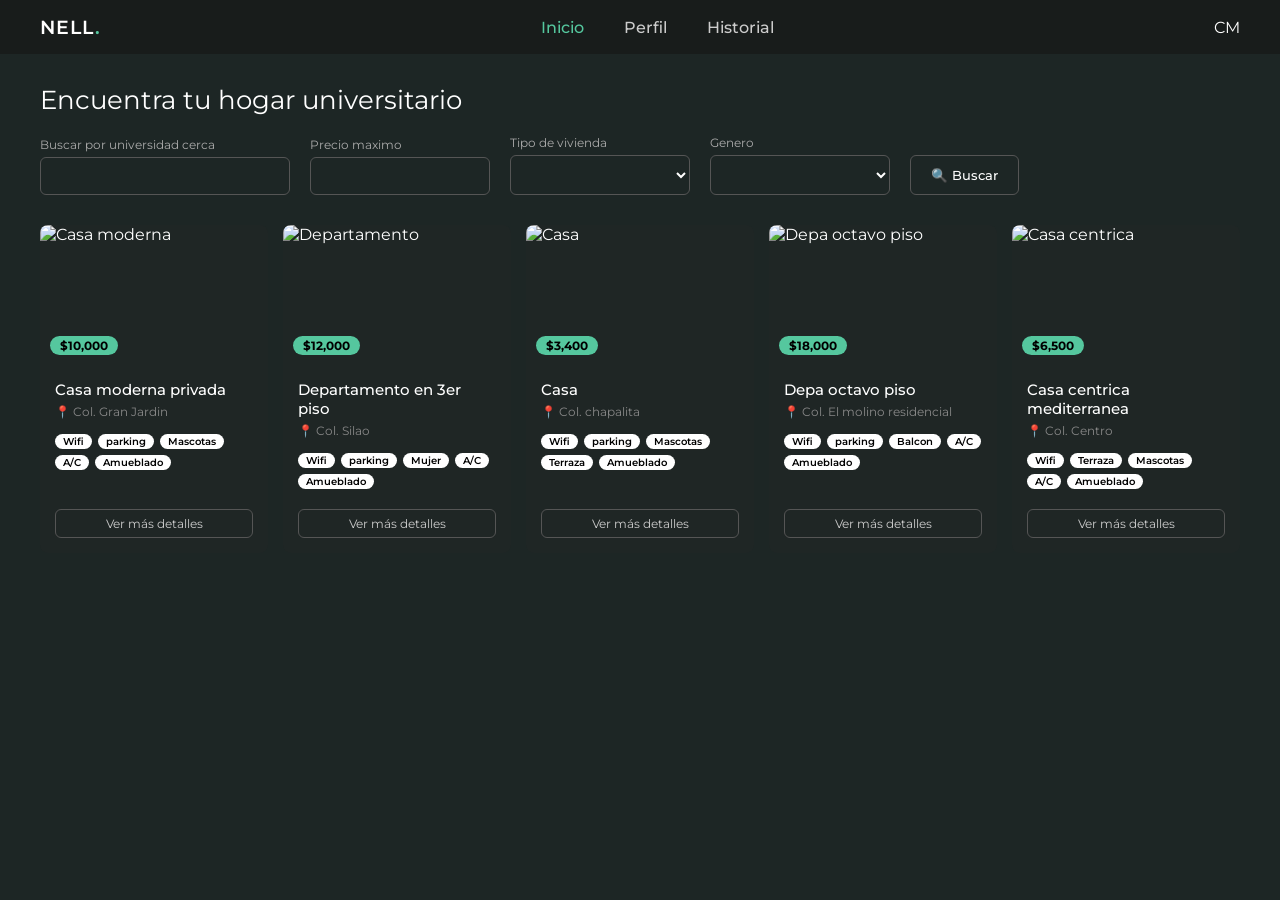
==== html/index.html @ 8f09dcf6 "Pagina incio con link a inicio estudiantes  y primer fase de el inicio de estudiante" ====
<!DOCTYPE html>
<html lang="es">
<head>
    <meta charset="UTF-8">
    <meta http-equiv="X-UA-Compatible" content="IE=edge">
    <meta name="viewport" content="width=device-width, initial-scale=1.0">
    <link rel="stylesheet" href="../css/estilos.css">
    <title>NELL - Inicio Estudiante</title>
</head>
<body>

    <!-- 1. Barra de Navegación con el menú y el perfil CM -->
    <nav id="menuPrincipal">
        <div class="header-logo">NELL<span class="dot">.</span></div>
        <div class="menu-links">
            <a class="opcionMenuPrincipal activo" href="inicioEstudiante.html">Inicio</a>
            <a class="opcionMenuPrincipal" href="#">Perfil</a>
            <a class="opcionMenuPrincipal" href="#">Historial</a>
        </div>
        <div class="profile-icon">CM</div>
    </nav>

    <!-- 2. Sección del Buscador -->
    <section class="seccion-buscador">
        <h2>Encuentra tu hogar universitario</h2>
        
        <form class="formulario-busqueda">
            <div class="campo largo">
                <label>Buscar por universidad cerca</label>
                <input type="text">
            </div>

            <div class="campo">
                <label>Precio maximo</label>
                <input type="text">
            </div>

            <div class="campo">
                <label>Tipo de vivienda</label>
                <select>
                    <option></option>
                </select>
            </div>

            <div class="campo">
                <label>Genero</label>
                <select>
                    <option></option>
                </select>
            </div>

            <button type="submit" class="btn-buscar">🔍 Buscar</button>
        </form>
    </section>

    <!-- 3. Cuadrícula de las 5 Tarjetas -->
    <section class="contenedor-tarjetas">
        
        <!-- Tarjeta 1 -->
        <div class="tarjeta">
            <div class="imagen-casa">
                <!-- AQUÍ PONES TU FOTO: Reemplaza 'tu-imagen-1.jpg' por la ruta de tu foto -->
                <img src="../imagenes/tu-imagen-1.jpg" alt="Casa moderna">
                <span class="etiqueta-precio">$10,000</span>
            </div>
            <div class="info-tarjeta">
                <h3>Casa moderna privada</h3>
                <p>📍 Col. Gran Jardin</p>
                <div class="etiquetas-servicios">
                    <span>Wifi</span><span>parking</span>
                    <span>Mascotas</span><span>A/C</span>
                    <span>Amueblado</span>
                </div>
                <a href="#" class="btn-detalles">Ver más detalles</a>
            </div>
        </div>

        <!-- Tarjeta 2 -->
        <div class="tarjeta">
            <div class="imagen-casa">
                <img src="../imagenes/tu-imagen-2.jpg" alt="Departamento">
                <span class="etiqueta-precio">$12,000</span>
            </div>
            <div class="info-tarjeta">
                <h3>Departamento en 3er piso</h3>
                <p>📍 Col. Silao</p>
                <div class="etiquetas-servicios">
                    <span>Wifi</span><span>parking</span>
                    <span>Mujer</span><span>A/C</span>
                    <span>Amueblado</span>
                </div>
                <a href="#" class="btn-detalles">Ver más detalles</a>
            </div>
        </div>

        <!-- Tarjeta 3 -->
        <div class="tarjeta">
            <div class="imagen-casa">
                <img src="../imagenes/tu-imagen-3.jpg" alt="Casa">
                <span class="etiqueta-precio">$3,400</span>
            </div>
            <div class="info-tarjeta">
                <h3>Casa</h3>
                <p>📍 Col. chapalita</p>
                <div class="etiquetas-servicios">
                    <span>Wifi</span><span>parking</span>
                    <span>Mascotas</span><span>Terraza</span>
                    <span>Amueblado</span>
                </div>
                <a href="#" class="btn-detalles">Ver más detalles</a>
            </div>
        </div>

        <!-- Tarjeta 4 -->
        <div class="tarjeta">
            <div class="imagen-casa">
                <img src="../imagenes/tu-imagen-4.jpg" alt="Depa octavo piso">
                <span class="etiqueta-precio">$18,000</span>
            </div>
            <div class="info-tarjeta">
                <h3>Depa octavo piso</h3>
                <p>📍 Col. El molino residencial</p>
                <div class="etiquetas-servicios">
                    <span>Wifi</span><span>parking</span>
                    <span>Balcon</span><span>A/C</span>
                    <span>Amueblado</span>
                </div>
                <a href="#" class="btn-detalles">Ver más detalles</a>
            </div>
        </div>

        <!-- Tarjeta 5 -->
        <div class="tarjeta">
            <div class="imagen-casa">
                <img src="../imagenes/tu-imagen-5.jpg" alt="Casa centrica">
                <span class="etiqueta-precio">$6,500</span>
            </div>
            <div class="info-tarjeta">
                <h3>Casa centrica mediterranea</h3>
                <p>📍 Col. Centro</p>
                <div class="etiquetas-servicios">
                    <span>Wifi</span><span>Terraza</span>
                    <span>Mascotas</span><span>A/C</span>
                    <span>Amueblado</span>
                </div>
                <a href="#" class="btn-detalles">Ver más detalles</a>
            </div>
        </div>

    </section>

</body>
</html>
---- css/estilos.css ----
/* Importar fuente Montserrat */
@import url('https://fonts.googleapis.com/css2?family=Montserrat:wght@400;500;600;700&display=swap');

:root {
    --bg-body: #1d2625;
    --bg-header: #181c1b;
    --bg-card: #1c1a1b;
    --accent-color: #55c79e;
    --text-main: #ffffff;
    --text-secondary: #cccccc;
}

* {
    margin: 0;
    padding: 0;
    box-sizing: border-box;
    font-family: 'Montserrat', sans-serif;
}

body {
    background-color: var(--bg-body);
    color: var(--text-main);
    min-height: 100vh;
    display: flex;
    flex-direction: column;
}

/* ----- HEADER ----- */
header {
    background-color: var(--bg-header);
    display: flex;
    /* Al quitar el icono, el logo se mantendrá a la izquierda */
    align-items: center;
    padding: 15px 30px;
}

.header-logo {
    font-size: 1.2rem;
    font-weight: 600;
    letter-spacing: 1px;
}

.dot {
    color: var(--accent-color);
}

/* ----- HERO SECTION ----- */
.hero {
    text-align: center;
    padding: 50px 20px;
    background-color: #1a2221;
    border-bottom: 2px solid #161d1c;
}

.hero h1 {
    font-size: 2.5rem;
    font-weight: 700;
    margin-bottom: 15px;
    letter-spacing: 0.5px;
}

.hero p {
    font-size: 1rem;
    color: var(--text-secondary);
    line-height: 1.5;
    font-weight: 400;
}

/* ----- MAIN CONTENT ----- */
main {
    display: flex;
    flex: 1;
    padding: 40px 10%;
    align-items: center;
    justify-content: space-between;
}

/* Left Panel - Large Logo */
.left-panel {
    flex: 1;
    display: flex;
    flex-direction: column;
    justify-content: center;
    align-items: center;
}

.large-logo {
    text-align: left;
}

.large-logo h2 {
    font-size: 4.5rem;
    font-weight: 700;
    letter-spacing: 2px;
    line-height: 1;
}

.sub-logo {
    font-size: 1.1rem;
    color: var(--text-secondary);
    margin-top: 5px;
    letter-spacing: 0.5px;
}

/* Right Panel - Login Card */
.right-panel {
    flex: 1;
    display: flex;
    justify-content: center;
}

.login-card {
    background-color: var(--bg-card);
    padding: 40px;
    border-radius: 8px;
    width: 100%;
    max-width: 420px;
    text-align: center;
    box-shadow: 0 10px 30px rgba(0,0,0,0.3);
}

.login-card h3 {
    font-size: 1.4rem;
    margin-bottom: 25px;
    font-weight: 500;
}

.form-group {
    text-align: left;
    margin-bottom: 20px;
}

.form-group label {
    display: block;
    font-size: 0.75rem;
    color: var(--text-secondary);
    margin-bottom: 5px;
    margin-left: 2px;
}

.form-group input {
    width: 100%;
    background-color: transparent;
    border: 1px solid #555;
    color: var(--text-main);
    padding: 10px 15px;
    border-radius: 6px;
    font-size: 0.95rem;
    outline: none;
    transition: border-color 0.3s;
}

.form-group input:focus {
    border-color: var(--accent-color);
}

.btn-primary {
    background-color: var(--accent-color);
    color: #000;
    border: none;
    padding: 10px 25px;
    border-radius: 25px;
    font-size: 1rem;
    font-weight: 600;
    cursor: pointer;
    margin-top: 10px;
    margin-bottom: 30px;
    transition: opacity 0.3s;
}

.btn-primary:hover {
    opacity: 0.9;
}

.new-user-section h4 {
    font-size: 1.3rem;
    font-weight: 500;
    margin-bottom: 20px;
}

.btn-group {
    display: flex;
    gap: 15px;
    justify-content: center;
}

.btn-student {
    background-color: var(--accent-color);
    color: #000;
    border: 1px solid var(--accent-color);
    padding: 10px 20px;
    border-radius: 25px;
    font-weight: 600;
    cursor: pointer;
    font-size: 0.9rem;
    flex: 1;
}

.btn-landlord {
    background-color: transparent;
    color: var(--text-main);
    border: 1px solid var(--accent-color);
    padding: 10px 20px;
    border-radius: 25px;
    font-weight: 600;
    cursor: pointer;
    font-size: 0.9rem;
    flex: 1;
}

/* Responsive Design */
@media (max-width: 850px) {
    main {
        flex-direction: column;
        gap: 50px;
    }
    .hero h1 {
        font-size: 2rem;
    }
}

/* =========================================
   ESTILOS Estudiantes Inicio
   ========================================= */

/* Menú superior adaptado */
#menuPrincipal {
    background-color: #181c1b;
    display: flex;
    justify-content: space-between;
    align-items: center;
    padding: 15px 40px;
}

.menu-links {
    display: flex;
    gap: 40px;
}

.opcionMenuPrincipal {
    color: #cccccc;
    text-decoration: none;
    font-weight: 500;
}

.opcionMenuPrincipal.activo {
    color: #55c79e;
}

/* Buscador en fila */
.seccion-buscador {
    padding: 30px 40px;
}

.seccion-buscador h2 {
    font-size: 1.6rem;
    font-weight: 400;
    margin-bottom: 20px;
}

.formulario-busqueda {
    display: flex;
    gap: 20px;
    align-items: flex-end;
}

.campo {
    display: flex;
    flex-direction: column;
    width: 180px;
}

.campo.largo {
    width: 250px;
}

.campo label {
    font-size: 0.75rem;
    color: #aaaaaa;
    margin-bottom: 5px;
}

.campo input, 
.campo select {
    background-color: transparent;
    border: 1px solid #555;
    color: #ffffff;
    padding: 10px;
    border-radius: 6px;
    outline: none;
}

.btn-buscar {
    background-color: transparent;
    color: #ffffff;
    border: 1px solid #555;
    padding: 10px 20px;
    border-radius: 6px;
    cursor: pointer;
    font-weight: 500;
    height: 40px;
}

/* Contenedor de las 5 tarjetas en fila exacta */
.contenedor-tarjetas {
    display: flex;
    gap: 15px;
    padding: 0 40px;
    justify-content: space-between;
}

.tarjeta {
    background-color: #1f2625;
    border-radius: 8px;
    width: 19%; /* Divide el espacio exacto para 5 tarjetas */
    overflow: hidden;
    display: flex;
    flex-direction: column;
}

.imagen-casa {
    height: 140px;
    position: relative;
}

/* Configuración para que tus fotos cubran perfectamente el espacio */
.imagen-casa img {
    width: 100%;
    height: 100%;
    object-fit: cover; 
}

.etiqueta-precio {
    position: absolute;
    bottom: 10px;
    left: 10px;
    background-color: #55c79e;
    color: #000000;
    padding: 2px 10px;
    border-radius: 12px;
    font-size: 0.75rem;
    font-weight: 700;
}

.info-tarjeta {
    padding: 15px;
    display: flex;
    flex-direction: column;
    flex: 1;
}

.info-tarjeta h3 {
    font-size: 0.95rem;
    font-weight: 500;
    margin-bottom: 5px;
}

.info-tarjeta p {
    font-size: 0.75rem;
    color: #888888;
    margin-bottom: 15px;
}

.etiquetas-servicios {
    display: flex;
    gap: 6px;
    flex-wrap: wrap;
    margin-bottom: 20px;
}

.etiquetas-servicios span {
    background-color: #ffffff;
    color: #000000;
    font-size: 0.6rem;
    padding: 2px 8px;
    border-radius: 10px;
    font-weight: 600;
}

.btn-detalles {
    margin-top: auto; /* Manda el botón siempre al fondo de la tarjeta */
    display: block;
    text-align: center;
    background: transparent;
    color: #cccccc;
    border: 1px solid #555;
    padding: 6px;
    border-radius: 6px;
    text-decoration: none;
    font-size: 0.75rem;
}

.btn-detalles:hover {
    border-color: #ffffff;
    color: #ffffff;
}
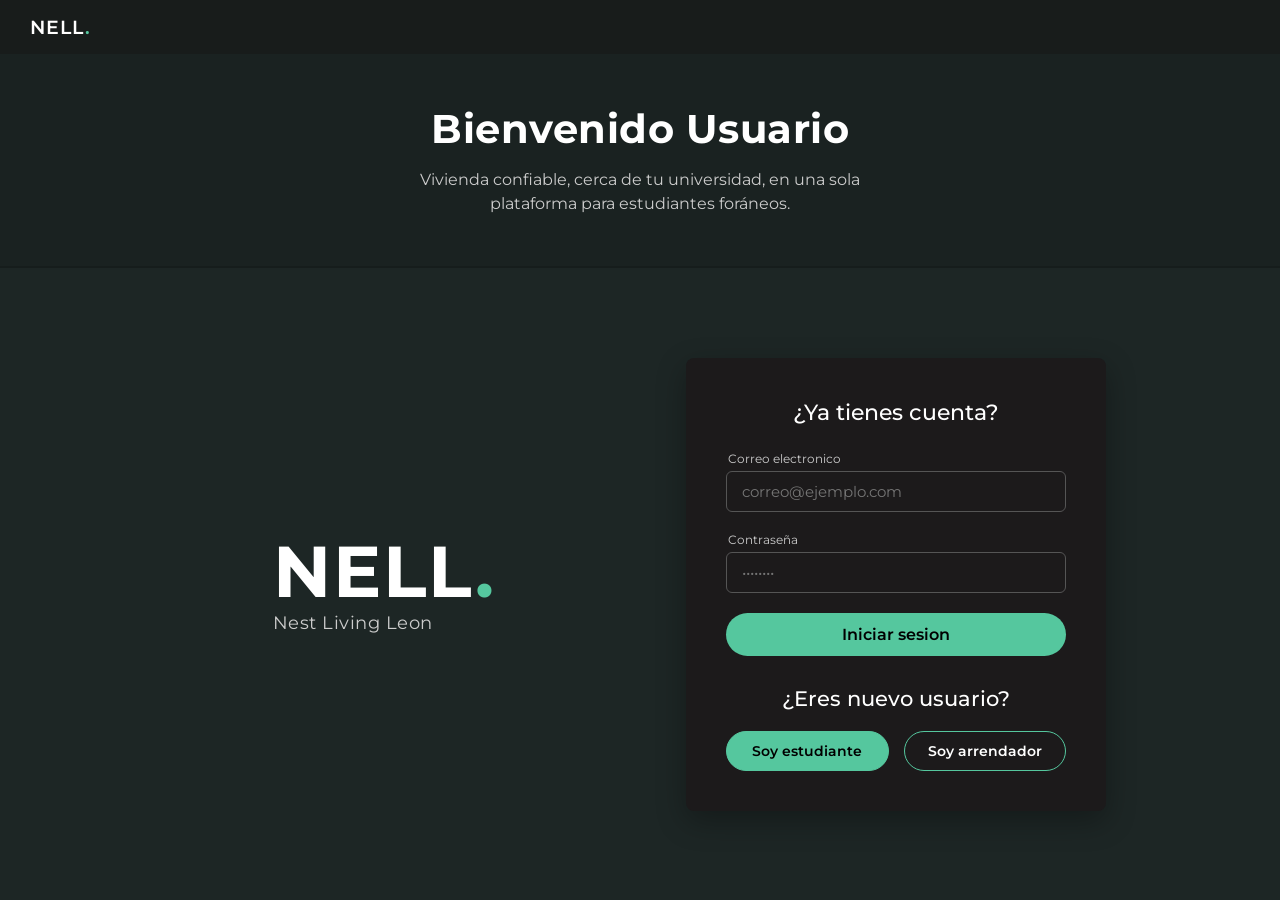
==== commit eeeacae2: "me equivoque migrandolo aqui jaja perdon" ====
--- a/html/index.html
+++ b/html/index.html
@@ -2,152 +2,64 @@
 <html lang="es">
 <head>
     <meta charset="UTF-8">
-    <meta http-equiv="X-UA-Compatible" content="IE=edge">
     <meta name="viewport" content="width=device-width, initial-scale=1.0">
+    <title>Iniciar Sesión</title>
+    <!-- Enlace al archivo CSS externo -->
     <link rel="stylesheet" href="../css/estilos.css">
-    <title>NELL - Inicio Estudiante</title>
 </head>
 <body>
 
-    <!-- 1. Barra de Navegación con el menú y el perfil CM -->
-    <nav id="menuPrincipal">
+    <!-- Encabezado sin el icono de perfil -->
+    <header>
         <div class="header-logo">NELL<span class="dot">.</span></div>
-        <div class="menu-links">
-            <a class="opcionMenuPrincipal activo" href="inicioEstudiante.html">Inicio</a>
-            <a class="opcionMenuPrincipal" href="#">Perfil</a>
-            <a class="opcionMenuPrincipal" href="#">Historial</a>
-        </div>
-        <div class="profile-icon">CM</div>
-    </nav>
+    </header>
 
-    <!-- 2. Sección del Buscador -->
-    <section class="seccion-buscador">
-        <h2>Encuentra tu hogar universitario</h2>
-        
-        <form class="formulario-busqueda">
-            <div class="campo largo">
-                <label>Buscar por universidad cerca</label>
-                <input type="text">
-            </div>
-
-            <div class="campo">
-                <label>Precio maximo</label>
-                <input type="text">
-            </div>
-
-            <div class="campo">
-                <label>Tipo de vivienda</label>
-                <select>
-                    <option></option>
-                </select>
-            </div>
-
-            <div class="campo">
-                <label>Genero</label>
-                <select>
-                    <option></option>
-                </select>
-            </div>
-
-            <button type="submit" class="btn-buscar">🔍 Buscar</button>
-        </form>
+    <!-- Sección de Bienvenida (Hero) -->
+    <section class="hero">
+        <h1>Bienvenido Usuario</h1>
+        <p>Vivienda confiable, cerca de tu universidad, en una sola<br>plataforma para estudiantes foráneos.</p>
     </section>
 
-    <!-- 3. Cuadrícula de las 5 Tarjetas -->
-    <section class="contenedor-tarjetas">
-        
-        <!-- Tarjeta 1 -->
-        <div class="tarjeta">
-            <div class="imagen-casa">
-                <!-- AQUÍ PONES TU FOTO: Reemplaza 'tu-imagen-1.jpg' por la ruta de tu foto -->
-                <img src="../imagenes/tu-imagen-1.jpg" alt="Casa moderna">
-                <span class="etiqueta-precio">$10,000</span>
-            </div>
-            <div class="info-tarjeta">
-                <h3>Casa moderna privada</h3>
-                <p>📍 Col. Gran Jardin</p>
-                <div class="etiquetas-servicios">
-                    <span>Wifi</span><span>parking</span>
-                    <span>Mascotas</span><span>A/C</span>
-                    <span>Amueblado</span>
-                </div>
-                <a href="#" class="btn-detalles">Ver más detalles</a>
+    <!-- Contenido Principal -->
+    <main>
+        <!-- Panel Izquierdo: Logo Gigante -->
+        <div class="left-panel">
+            <div class="large-logo">
+                <h2>NELL<span class="dot">.</span></h2>
+                <div class="sub-logo">Nest Living Leon</div>
             </div>
         </div>
 
-        <!-- Tarjeta 2 -->
-        <div class="tarjeta">
-            <div class="imagen-casa">
-                <img src="../imagenes/tu-imagen-2.jpg" alt="Departamento">
-                <span class="etiqueta-precio">$12,000</span>
+        <!-- Panel Derecho: Tarjeta de Login -->
+        <div class="right-panel">
+            <div class="login-card">
+                <h3>¿Ya tienes cuenta?</h3>
+                
+        <form>
+            <div class="form-group">
+                <label>Correo electronico</label>
+                <input type="email" placeholder="correo@ejemplo.com">
             </div>
-            <div class="info-tarjeta">
-                <h3>Departamento en 3er piso</h3>
-                <p>📍 Col. Silao</p>
-                <div class="etiquetas-servicios">
-                    <span>Wifi</span><span>parking</span>
-                    <span>Mujer</span><span>A/C</span>
-                    <span>Amueblado</span>
+            
+            <div class="form-group">
+                <label>Contraseña</label>
+                <input type="password" placeholder="••••••••">
+            </div>
+            
+        
+            <a class="btn-primary" href="inicioEstudiante.html">Iniciar sesion</a>
+        </form>
+
+                <div class="new-user-section">
+                    <h4>¿Eres nuevo usuario?</h4>
+                    <div class="btn-group">
+                        <button class="btn-student">Soy estudiante</button>
+                        <button class="btn-landlord">Soy arrendador</button>
+                    </div>
                 </div>
-                <a href="#" class="btn-detalles">Ver más detalles</a>
             </div>
         </div>
-
-        <!-- Tarjeta 3 -->
-        <div class="tarjeta">
-            <div class="imagen-casa">
-                <img src="../imagenes/tu-imagen-3.jpg" alt="Casa">
-                <span class="etiqueta-precio">$3,400</span>
-            </div>
-            <div class="info-tarjeta">
-                <h3>Casa</h3>
-                <p>📍 Col. chapalita</p>
-                <div class="etiquetas-servicios">
-                    <span>Wifi</span><span>parking</span>
-                    <span>Mascotas</span><span>Terraza</span>
-                    <span>Amueblado</span>
-                </div>
-                <a href="#" class="btn-detalles">Ver más detalles</a>
-            </div>
-        </div>
-
-        <!-- Tarjeta 4 -->
-        <div class="tarjeta">
-            <div class="imagen-casa">
-                <img src="../imagenes/tu-imagen-4.jpg" alt="Depa octavo piso">
-                <span class="etiqueta-precio">$18,000</span>
-            </div>
-            <div class="info-tarjeta">
-                <h3>Depa octavo piso</h3>
-                <p>📍 Col. El molino residencial</p>
-                <div class="etiquetas-servicios">
-                    <span>Wifi</span><span>parking</span>
-                    <span>Balcon</span><span>A/C</span>
-                    <span>Amueblado</span>
-                </div>
-                <a href="#" class="btn-detalles">Ver más detalles</a>
-            </div>
-        </div>
-
-        <!-- Tarjeta 5 -->
-        <div class="tarjeta">
-            <div class="imagen-casa">
-                <img src="../imagenes/tu-imagen-5.jpg" alt="Casa centrica">
-                <span class="etiqueta-precio">$6,500</span>
-            </div>
-            <div class="info-tarjeta">
-                <h3>Casa centrica mediterranea</h3>
-                <p>📍 Col. Centro</p>
-                <div class="etiquetas-servicios">
-                    <span>Wifi</span><span>Terraza</span>
-                    <span>Mascotas</span><span>A/C</span>
-                    <span>Amueblado</span>
-                </div>
-                <a href="#" class="btn-detalles">Ver más detalles</a>
-            </div>
-        </div>
-
-    </section>
+    </main>
 
 </body>
 </html>
--- a/css/estilos.css
+++ b/css/estilos.css
@@ -1,4 +1,4 @@
-/* Importar fuente Montserrat */
+/* Importar fuente Montserrat para un estilo similar al diseño */
 @import url('https://fonts.googleapis.com/css2?family=Montserrat:wght@400;500;600;700&display=swap');
 
 :root {
@@ -155,17 +155,22 @@
 }
 
 .btn-primary {
-    background-color: var(--accent-color);
+background-color: #55c79e;
     color: #000;
     border: none;
-    padding: 10px 25px;
+    padding: 12px 25px;
     border-radius: 25px;
     font-size: 1rem;
     font-weight: 600;
     cursor: pointer;
-    margin-top: 10px;
+    margin-top: 15px;
     margin-bottom: 30px;
     transition: opacity 0.3s;
+    display: block;
+    width: 100%;
+    text-align: center;
+    text-decoration: none;
+    box-sizing: border-box;
 }
 
 .btn-primary:hover {
@@ -217,180 +222,4 @@
     .hero h1 {
         font-size: 2rem;
     }
-}
-
-/* =========================================
-   ESTILOS Estudiantes Inicio
-   ========================================= */
-
-/* Menú superior adaptado */
-#menuPrincipal {
-    background-color: #181c1b;
-    display: flex;
-    justify-content: space-between;
-    align-items: center;
-    padding: 15px 40px;
-}
-
-.menu-links {
-    display: flex;
-    gap: 40px;
-}
-
-.opcionMenuPrincipal {
-    color: #cccccc;
-    text-decoration: none;
-    font-weight: 500;
-}
-
-.opcionMenuPrincipal.activo {
-    color: #55c79e;
-}
-
-/* Buscador en fila */
-.seccion-buscador {
-    padding: 30px 40px;
-}
-
-.seccion-buscador h2 {
-    font-size: 1.6rem;
-    font-weight: 400;
-    margin-bottom: 20px;
-}
-
-.formulario-busqueda {
-    display: flex;
-    gap: 20px;
-    align-items: flex-end;
-}
-
-.campo {
-    display: flex;
-    flex-direction: column;
-    width: 180px;
-}
-
-.campo.largo {
-    width: 250px;
-}
-
-.campo label {
-    font-size: 0.75rem;
-    color: #aaaaaa;
-    margin-bottom: 5px;
-}
-
-.campo input, 
-.campo select {
-    background-color: transparent;
-    border: 1px solid #555;
-    color: #ffffff;
-    padding: 10px;
-    border-radius: 6px;
-    outline: none;
-}
-
-.btn-buscar {
-    background-color: transparent;
-    color: #ffffff;
-    border: 1px solid #555;
-    padding: 10px 20px;
-    border-radius: 6px;
-    cursor: pointer;
-    font-weight: 500;
-    height: 40px;
-}
-
-/* Contenedor de las 5 tarjetas en fila exacta */
-.contenedor-tarjetas {
-    display: flex;
-    gap: 15px;
-    padding: 0 40px;
-    justify-content: space-between;
-}
-
-.tarjeta {
-    background-color: #1f2625;
-    border-radius: 8px;
-    width: 19%; /* Divide el espacio exacto para 5 tarjetas */
-    overflow: hidden;
-    display: flex;
-    flex-direction: column;
-}
-
-.imagen-casa {
-    height: 140px;
-    position: relative;
-}
-
-/* Configuración para que tus fotos cubran perfectamente el espacio */
-.imagen-casa img {
-    width: 100%;
-    height: 100%;
-    object-fit: cover; 
-}
-
-.etiqueta-precio {
-    position: absolute;
-    bottom: 10px;
-    left: 10px;
-    background-color: #55c79e;
-    color: #000000;
-    padding: 2px 10px;
-    border-radius: 12px;
-    font-size: 0.75rem;
-    font-weight: 700;
-}
-
-.info-tarjeta {
-    padding: 15px;
-    display: flex;
-    flex-direction: column;
-    flex: 1;
-}
-
-.info-tarjeta h3 {
-    font-size: 0.95rem;
-    font-weight: 500;
-    margin-bottom: 5px;
-}
-
-.info-tarjeta p {
-    font-size: 0.75rem;
-    color: #888888;
-    margin-bottom: 15px;
-}
-
-.etiquetas-servicios {
-    display: flex;
-    gap: 6px;
-    flex-wrap: wrap;
-    margin-bottom: 20px;
-}
-
-.etiquetas-servicios span {
-    background-color: #ffffff;
-    color: #000000;
-    font-size: 0.6rem;
-    padding: 2px 8px;
-    border-radius: 10px;
-    font-weight: 600;
-}
-
-.btn-detalles {
-    margin-top: auto; /* Manda el botón siempre al fondo de la tarjeta */
-    display: block;
-    text-align: center;
-    background: transparent;
-    color: #cccccc;
-    border: 1px solid #555;
-    padding: 6px;
-    border-radius: 6px;
-    text-decoration: none;
-    font-size: 0.75rem;
-}
-
-.btn-detalles:hover {
-    border-color: #ffffff;
-    color: #ffffff;
 }
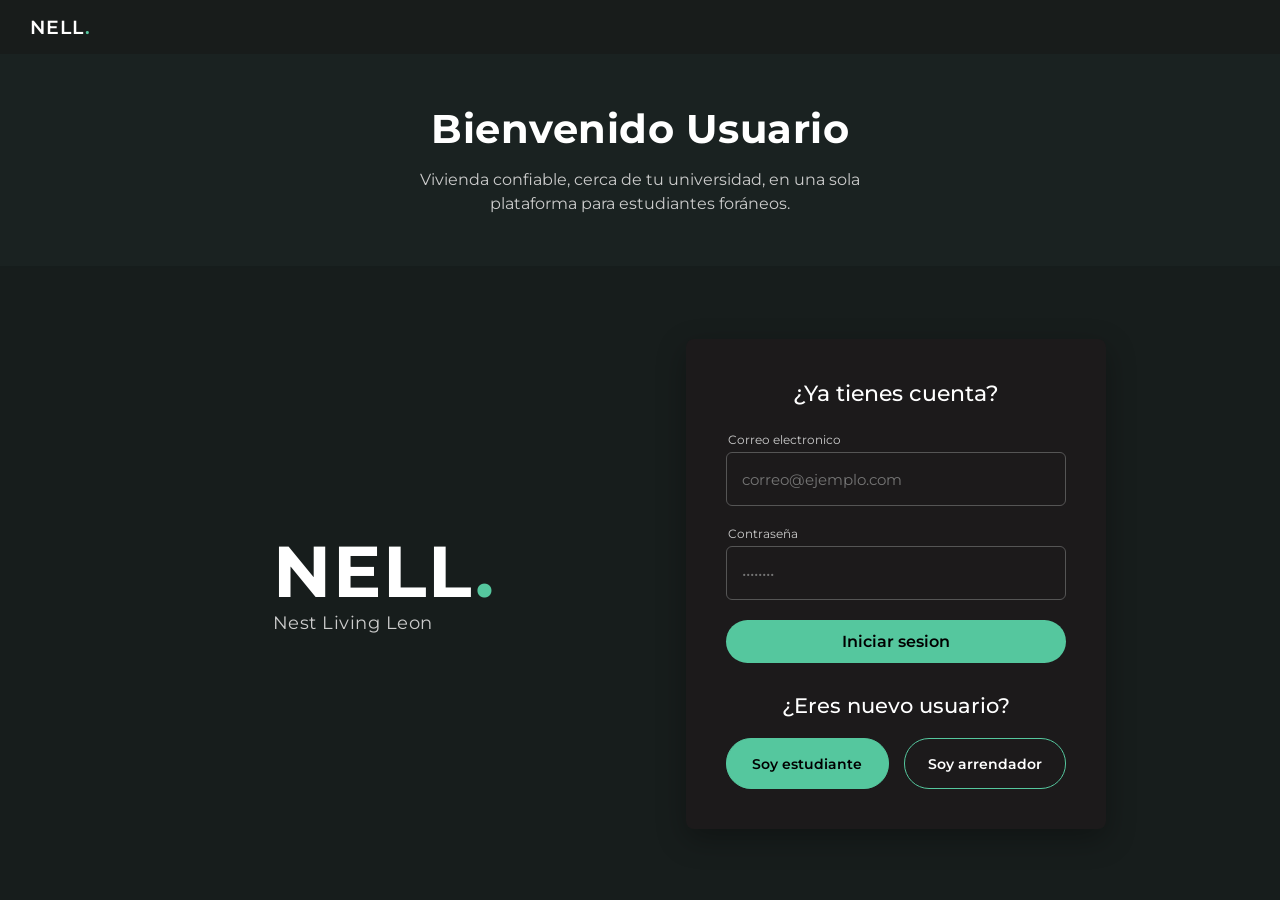
==== commit 01877da4: "Aqui esta mi parte" ====
--- a/html/index.html
+++ b/html/index.html
@@ -6,6 +6,7 @@
     <title>Iniciar Sesión</title>
     <!-- Enlace al archivo CSS externo -->
     <link rel="stylesheet" href="../css/estilos.css">
+    <link rel="icon" href="/favicon/logo.ico">
 </head>
 <body>
 
--- a/css/estilos.css
+++ b/css/estilos.css
@@ -222,4 +222,1161 @@
     .hero h1 {
         font-size: 2rem;
     }
+}
+
+/* =========================================
+   ESTILOS PARA LA PÁGINA: INICIO ESTUDIANTE
+   ========================================= */
+
+/* Fondo general de la página */
+body {
+    background-color: #171d1c;
+    color: #ffffff;
+    font-family: 'Montserrat', sans-serif;
+    margin: 0;
+    padding: 0;
+}
+
+/* --- 1. Barra de Navegación --- */
+#menuPrincipal {
+    background-color: #141817;
+    display: flex;
+    justify-content: space-between;
+    align-items: center;
+    padding: 15px 40px;
+    border-bottom: 1px solid #1f2625;
+}
+
+.header-logo {
+    font-size: 1.2rem;
+    font-weight: 600;
+    letter-spacing: 1px;
+}
+
+.dot {
+    color: #55c79e;
+}
+
+.menu-links {
+    display: flex;
+    gap: 40px;
+}
+
+.opcionMenuPrincipal {
+    color: #cccccc;
+    text-decoration: none;
+    font-weight: 500;
+    font-size: 1rem;
+}
+
+.opcionMenuPrincipal.activo {
+    color: #55c79e;
+}
+
+.profile-icon {
+    background-color: #55c79e;
+    color: #000;
+    width: 35px;
+    height: 35px;
+    border-radius: 50%;
+    display: flex;
+    justify-content: center;
+    align-items: center;
+    font-weight: 700;
+    font-size: 0.9rem;
+}
+
+/* --- 2. Sección del Buscador --- */
+.seccion-buscador {
+    padding: 30px 40px;
+    background-color: #171d1c;
+}
+
+.seccion-buscador h2 {
+    font-size: 1.6rem;
+    font-weight: 400;
+    margin-bottom: 20px;
+}
+
+.formulario-busqueda {
+    display: flex;
+    gap: 20px;
+    align-items: flex-end;
+}
+
+.campo {
+    display: flex;
+    flex-direction: column;
+    width: 180px;
+}
+
+.campo.largo {
+    width: 250px;
+}
+
+.campo label {
+    font-size: 0.75rem;
+    color: #aaaaaa;
+    margin-bottom: 5px;
+}
+
+.campo input, 
+.campo select {
+    background-color: transparent;
+    border: 1px solid #444;
+    color: #ffffff;
+    padding: 10px;
+    border-radius: 6px;
+    outline: none;
+}
+
+.btn-buscar {
+    background-color: transparent;
+    color: #ffffff;
+    border: 1px solid #444;
+    padding: 10px 20px;
+    border-radius: 6px;
+    cursor: pointer;
+    font-weight: 500;
+    height: 40px;
+}
+
+/* --- 3. Cuadrícula de Tarjetas --- */
+.contenedor-tarjetas {
+    display: flex;
+    gap: 15px;
+    padding: 0 40px 40px 40px;
+    justify-content: space-between; /* Espacia las tarjetas uniformemente */
+}
+
+.tarjeta {
+    background-color: #1c2322;
+    border-radius: 8px;
+    width: 19%; /* Toma exactamente una quinta parte del espacio */
+    overflow: hidden;
+    display: flex;
+    flex-direction: column;
+    box-shadow: 0 4px 12px rgba(0,0,0,0.3);
+}
+
+.imagen-casa {
+    height: 140px;
+    position: relative;
+    background-color: #28302f; 
+}
+
+/* Hace que cualquier foto que pongas se recorte y llene el espacio sin deformarse */
+.imagen-casa img {
+    width: 100%;
+    height: 100%;
+    object-fit: cover; 
+}
+
+.etiqueta-precio {
+    position: absolute;
+    bottom: 10px;
+    left: 10px;
+    background-color: #55c79e;
+    color: #000000;
+    padding: 2px 10px;
+    border-radius: 12px;
+    font-size: 0.75rem;
+    font-weight: 700;
+}
+
+.info-tarjeta {
+    padding: 15px;
+    display: flex;
+    flex-direction: column;
+    flex: 1; /* Permite que el contenido se expanda y empuje el botón abajo */
+}
+
+.info-tarjeta h3 {
+    font-size: 0.95rem;
+    font-weight: 500;
+    margin-bottom: 5px;
+}
+
+.info-tarjeta p {
+    font-size: 0.75rem;
+    color: #888888;
+    margin-bottom: 15px;
+}
+
+.etiquetas-servicios {
+    display: flex;
+    gap: 6px;
+    flex-wrap: wrap;
+    margin-bottom: 20px;
+}
+
+.etiquetas-servicios span {
+    background-color: #2b3433;
+    color: #ffffff;
+    font-size: 0.6rem;
+    padding: 3px 9px;
+    border-radius: 10px;
+    font-weight: 500;
+}
+
+.btn-detalles {
+    margin-top: auto; /* Empuja este botón siempre hasta el fondo */
+    display: block;
+    text-align: center;
+    background: transparent;
+    color: #cccccc;
+    border: 1px solid #444;
+    padding: 6px;
+    border-radius: 6px;
+    text-decoration: none;
+    font-size: 0.75rem;
+    transition: 0.3s;
+}
+
+.btn-detalles:hover {
+    border-color: #ffffff;
+    color: #ffffff;
+}
+
+.campo select option {
+    color: #000000;
+    background-color: #ffffff;
+}
+
+/* ==========================================
+   ESTILOS: DETALLES DE VIVIENDA
+   ========================================== */
+
+/* Navbar específica para esta vista */
+header.navbar {
+    justify-content: space-between;
+}
+
+header.navbar .header-logo {
+    text-decoration: none;
+    color: var(--text-main);
+}
+
+.nav-links {
+    display: flex;
+    gap: 30px;
+}
+
+.nav-links a {
+    color: var(--text-secondary);
+    text-decoration: none;
+    font-weight: 500;
+    font-size: 0.95rem;
+    transition: color 0.3s;
+}
+
+.nav-links a:hover, .nav-links a.active {
+    color: var(--text-main);
+}
+
+.user-avatar {
+    width: 36px;
+    height: 36px;
+    background-color: var(--accent-color);
+    color: #000;
+    border-radius: 50%;
+    display: flex;
+    align-items: center;
+    justify-content: center;
+    font-weight: 700;
+    text-decoration: none;
+    font-size: 0.85rem;
+}
+
+/* Layout principal */
+.details-container {
+    display: flex;
+    flex-direction: column;
+    padding: 30px 10%;
+    gap: 20px;
+}
+
+.top-nav-bar {
+    width: 100%;
+    margin-bottom: 10px;
+}
+
+.back-link {
+    color: var(--text-secondary);
+    text-decoration: none;
+    font-size: 1.1rem;
+    font-weight: 500;
+    transition: color 0.3s;
+}
+
+.back-link:hover {
+    color: var(--accent-color);
+}
+
+/* Grid de dos columnas */
+.details-grid {
+    display: grid;
+    grid-template-columns: 1.2fr 0.8fr;
+    gap: 25px;
+    width: 100%;
+}
+
+/* Diseño base de las tarjetas */
+.card {
+    background-color: var(--bg-card);
+    border-radius: 12px;
+    padding: 25px;
+    box-shadow: 0 4px 15px rgba(0,0,0,0.2);
+}
+
+/* Galería */
+.gallery-section {
+    display: flex;
+    flex-direction: column;
+    gap: 15px;
+}
+
+.main-image {
+    width: 100%;
+    height: 300px;
+    border-radius: 12px;
+    overflow: hidden;
+}
+
+.main-image img {
+    width: 100%;
+    height: 100%;
+    object-fit: cover;
+}
+
+.thumbnails {
+    display: flex;
+    gap: 15px;
+}
+
+.thumb-box {
+    flex: 1;
+    height: 80px;
+    background-color: #262425;
+    border-radius: 8px;
+    display: flex;
+    align-items: center;
+    justify-content: center;
+    color: var(--text-secondary);
+    cursor: pointer;
+    transition: opacity 0.3s;
+}
+
+.thumb-box:hover {
+    opacity: 0.8;
+}
+
+/* Tarjeta de Resumen (Derecha superior) */
+.property-summary-card h2 {
+    font-size: 1.8rem;
+    margin-bottom: 5px;
+}
+
+.property-summary-card .location {
+    color: var(--text-secondary);
+    font-size: 0.9rem;
+    margin-bottom: 15px;
+}
+
+.price-tag {
+    font-size: 2.2rem;
+    font-weight: 700;
+    color: var(--accent-color);
+    margin-bottom: 5px;
+}
+
+.deposit-info {
+    font-size: 0.8rem;
+    color: var(--text-secondary);
+    margin-bottom: 25px;
+}
+
+.action-buttons {
+    display: flex;
+    flex-direction: column;
+    gap: 12px;
+}
+
+.btn-primary-action, .btn-secondary-action {
+    padding: 12px;
+    border-radius: 25px;
+    text-align: center;
+    text-decoration: none;
+    font-size: 0.95rem;
+    font-weight: 600;
+    transition: 0.3s;
+}
+
+.btn-primary-action {
+    background-color: transparent;
+    border: 1px solid var(--text-secondary);
+    color: var(--text-main);
+}
+
+.btn-primary-action:hover {
+    background-color: var(--accent-color);
+    border-color: var(--accent-color);
+    color: #000;
+}
+
+.btn-secondary-action {
+    background-color: transparent;
+    border: 1px solid #444;
+    color: var(--text-secondary);
+}
+
+.btn-secondary-action:hover {
+    border-color: var(--text-secondary);
+    color: var(--text-main);
+}
+
+/* Tarjeta de Descripción (Izquierda inferior) */
+.description-card h3 {
+    font-size: 1.2rem;
+    margin-bottom: 10px;
+}
+
+.description-card p {
+    font-size: 0.9rem;
+    color: var(--text-secondary);
+    line-height: 1.5;
+    margin-bottom: 20px;
+}
+
+.description-card h4 {
+    font-size: 0.9rem;
+    color: var(--text-secondary);
+    margin-bottom: 10px;
+}
+
+.amenities-grid {
+    display: grid;
+    grid-template-columns: repeat(3, 1fr);
+    gap: 10px;
+    margin-bottom: 20px;
+}
+
+.pill {
+    background-color: #2b292a;
+    color: var(--text-main);
+    padding: 8px;
+    border-radius: 15px;
+    font-size: 0.75rem;
+    text-align: center;
+}
+
+.btn-reviews {
+    display: block;
+    width: max-content;
+    margin-left: auto;
+    padding: 8px 15px;
+    border: 1px solid #444;
+    border-radius: 15px;
+    color: var(--text-secondary);
+    text-decoration: none;
+    font-size: 0.85rem;
+    transition: 0.3s;
+}
+
+.btn-reviews:hover {
+    border-color: var(--accent-color);
+    color: var(--accent-color);
+}
+
+/* Tarjeta de Arrendador (Derecha inferior) */
+.landlord-card h3 {
+    font-size: 1.1rem;
+    margin-bottom: 15px;
+}
+
+.landlord-profile {
+    display: flex;
+    align-items: center;
+    gap: 15px;
+    margin-bottom: 20px;
+}
+
+.landlord-avatar {
+    width: 50px;
+    height: 50px;
+    background-color: #111;
+    border: 2px solid var(--accent-color);
+    color: var(--accent-color);
+    border-radius: 50%;
+    display: flex;
+    align-items: center;
+    justify-content: center;
+    font-weight: 700;
+    font-size: 1.1rem;
+}
+
+.landlord-info h4 {
+    font-size: 1rem;
+    margin-bottom: 2px;
+}
+
+.member-badge {
+    font-size: 0.75rem;
+    color: var(--accent-color);
+}
+
+.contact-details p {
+    font-size: 0.9rem;
+    color: var(--text-secondary);
+    margin-bottom: 8px;
+}
+
+/* Responsividad */
+@media (max-width: 850px) {
+    .details-grid {
+        grid-template-columns: 1fr;
+    }
+}
+
+/* ==========================================
+   ESTILOS: SOLICITUD DE RENTA (CORREGIDO)
+   ========================================== */
+
+/* Forzar la orientación vertical para evitar el choque con el main general */
+main.solicitud-container {
+    display: flex;
+    flex-direction: column;
+    align-items: stretch;
+    justify-content: flex-start;
+    padding: 20px 8% 40px 8%;
+    max-width: 1200px;
+    margin: 0 auto;
+    width: 100%;
+}
+
+.solicitud-header {
+    width: 100%;
+    margin-bottom: 10px;
+}
+
+.btn-volver {
+    color: #ffffff;
+    text-decoration: none;
+    font-size: 1.8rem;
+    font-weight: 500;
+    display: inline-block;
+}
+
+.propiedad-titulo {
+    text-align: center;
+    font-size: 1.4rem;
+    font-weight: 500;
+    margin-bottom: 25px;
+    color: #ffffff;
+    width: 100%;
+}
+
+/* Disposición de 2 columnas */
+.solicitud-grid {
+    display: grid;
+    grid-template-columns: 1.3fr 0.8fr;
+    gap: 25px;
+    align-items: start;
+    width: 100%;
+}
+
+/* Tarjeta Formulario (Izquierda) */
+.solicitud-card-form {
+    background-color: #232726;
+    border-radius: 18px;
+    padding: 30px;
+    box-shadow: 0 8px 20px rgba(0, 0, 0, 0.3);
+}
+
+.solicitud-form {
+    display: flex;
+    flex-direction: column;
+    gap: 18px;
+}
+
+.form-row-two {
+    display: grid;
+    grid-template-columns: 1fr 1fr;
+    gap: 20px;
+}
+
+.form-group-renta {
+    display: flex;
+    flex-direction: column;
+    gap: 8px;
+}
+
+.form-group-renta label {
+    font-size: 0.85rem;
+    color: #dddddd;
+    font-weight: 500;
+}
+
+.form-group-renta input,
+.form-group-renta select,
+.form-group-renta textarea {
+    background-color: transparent;
+    border: 1px solid #555555;
+    border-radius: 8px;
+    color: #ffffff;
+    padding: 10px 14px;
+    font-size: 0.95rem;
+    outline: none;
+    font-family: inherit;
+    width: 100%;
+}
+
+.form-group-renta input:focus,
+.form-group-renta select:focus,
+.form-group-renta textarea:focus {
+    border-color: #55c79e;
+}
+
+.form-group-renta select option {
+    background-color: #232726;
+    color: #ffffff;
+}
+
+.form-actions {
+    display: flex;
+    justify-content: space-between;
+    margin-top: 10px;
+}
+
+.btn-outline {
+    background-color: transparent;
+    border: 1px solid #ffffff;
+    color: #ffffff;
+    padding: 10px 24px;
+    border-radius: 8px;
+    font-size: 0.95rem;
+    font-weight: 500;
+    cursor: pointer;
+    transition: background-color 0.2s ease;
+}
+
+.btn-outline:hover {
+    background-color: rgba(255, 255, 255, 0.1);
+}
+
+/* Columna Derecha */
+.solicitud-sidebar {
+    display: flex;
+    flex-direction: column;
+    gap: 20px;
+}
+
+.solicitud-card-sidebar {
+    background-color: #232726;
+    border-radius: 18px;
+    padding: 25px;
+    box-shadow: 0 8px 20px rgba(0, 0, 0, 0.3);
+    text-align: center;
+}
+
+.sidebar-title {
+    display: block;
+    font-size: 0.95rem;
+    color: #ffffff;
+    font-weight: 500;
+    margin-bottom: 15px;
+}
+
+.status-badge-box {
+    background-color: #3b3f3e;
+    border-radius: 10px;
+    padding: 14px;
+    margin-bottom: 15px;
+}
+
+.status-text {
+    color: #f3aa2c;
+    font-size: 1.5rem;
+    font-weight: 700;
+}
+
+.divider {
+    height: 1px;
+    background-color: #444444;
+    margin: 15px 0;
+}
+
+.sidebar-subtitle {
+    display: block;
+    font-size: 0.95rem;
+    color: #ffffff;
+    font-weight: 500;
+    margin-bottom: 15px;
+}
+
+.resumen-item {
+    display: flex;
+    justify-content: space-between;
+    align-items: center;
+    font-size: 0.85rem;
+    color: #cccccc;
+    margin-bottom: 10px;
+}
+
+.monto-verde {
+    color: #55c79e;
+    font-weight: 600;
+}
+
+.resumen-bold {
+    color: #ffffff;
+    font-weight: 700;
+}
+
+.total-item {
+    margin-top: 10px;
+    margin-bottom: 0;
+}
+
+.font-large {
+    font-size: 0.95rem;
+}
+
+/* Bloque INE */
+.ine-card {
+    display: flex;
+    flex-direction: column;
+    align-items: center;
+}
+
+.upload-box {
+    background-color: #3b3f3e;
+    border-radius: 10px;
+    width: 100%;
+    height: 65px;
+    display: flex;
+    justify-content: center;
+    align-items: center;
+    cursor: pointer;
+    color: #ffffff;
+    transition: background-color 0.2s ease;
+}
+
+.upload-box:hover {
+    background-color: #484c4b;
+}
+
+.upload-hint {
+    font-size: 0.8rem;
+    color: #cccccc;
+    margin-top: 12px;
+    text-align: center;
+}
+
+@media (max-width: 850px) {
+    .solicitud-grid {
+        grid-template-columns: 1fr;
+    }
+}
+
+.navbar {
+    height: 65px;
+    background-color: #202124;
+
+    display: flex;
+    align-items: center;
+
+    padding: 0 15px;
+
+    border-bottom: 2px solid #151719;
+}
+
+.logo {
+    font-size: 26px;
+    font-weight: 500;
+
+    flex: 1;
+}
+
+.nav-links {
+    display: flex;
+    gap: 90px;
+    margin-right: 75px;
+}
+
+.nav-links a {
+    color: white;
+    text-decoration: none;
+
+    font-size: 24px;
+}
+
+.nav-links .active {
+    color: #53d6b7;
+}
+
+.user-area {
+    display: flex;
+    align-items: center;
+
+    gap: 23px;
+
+    font-size: 23px;
+}
+
+.avatar-small {
+    width: 43px;
+    height: 43px;
+
+    border-radius: 50%;
+
+    background-color: #5bd8b9;
+    color: #172023;
+
+    display: flex;
+    align-items: center;
+    justify-content: center;
+
+    font-size: 18px;
+}
+
+/* =========================
+   CONTENEDOR
+========================= */
+
+.container {
+    width: 1320px;
+    max-width: calc(100% - 110px);
+
+    margin: 73px auto 30px;
+
+    position: relative;
+}
+
+.settings {
+    position: absolute;
+
+    right: 5px;
+    top: -50px;
+
+    font-size: 48px;
+
+    color: white;
+}
+
+/* =========================
+   DISTRIBUCIÓN
+========================= */
+
+.content-layout {
+    display: grid;
+
+    grid-template-columns: 402px 1fr;
+
+    gap: 40px;
+}
+
+
+/* =========================
+   TARJETA PERFIL
+========================= */
+
+.profile-card {
+    height: 618px;
+
+    background-color: #333333;
+
+    border-radius: 24px;
+
+    text-align: center;
+
+    padding: 55px 30px;
+}
+
+.avatar-large {
+    width: 180px;
+    height: 180px;
+
+    margin: 0 auto;
+
+    background-color: #151515;
+
+    border-radius: 50%;
+
+    display: flex;
+    align-items: center;
+    justify-content: center;
+
+    color: #55d6b6;
+
+    font-size: 65px;
+}
+
+.profile-card h2 {
+    font-size: 34px;
+    font-weight: 400;
+
+    margin-top: 18px;
+}
+
+.profile-card p {
+    font-size: 25px;
+
+    line-height: 1.2;
+}
+
+.separator {
+    width: 290px;
+    height: 2px;
+
+    background-color: white;
+
+    margin: 69px auto 30px;
+}
+
+.member {
+    font-size: 22px !important;
+}
+
+.contracts {
+    margin-top: 31px;
+
+    font-size: 22px !important;
+}
+
+/* =========================
+   PANELES
+========================= */
+
+.panel {
+    background-color: #333333;
+
+    border-radius: 24px;
+
+    padding: 25px 56px 18px;
+}
+
+.panel h1,
+.panel h2 {
+    font-weight: 400;
+}
+
+.panel h1 {
+    font-size: 39px;
+
+    margin-bottom: 22px;
+}
+
+.panel h2 {
+    font-size: 38px;
+}
+
+
+/* =========================
+   FORMULARIOS
+========================= */
+
+.form-grid {
+    display: grid;
+
+    grid-template-columns: 1fr 300px;
+
+    gap: 20px 40px;
+}
+
+.field {
+    width: 100%;
+}
+
+.full {
+    grid-column: 1 / -1;
+}
+
+label {
+    display: block;
+
+    font-size: 17px;
+
+    margin-left: 7px;
+    margin-bottom: 5px;
+}
+
+input {
+    width: 100%;
+    height: 54px;
+
+    background-color: transparent;
+
+    border: 2px solid #a5a5a5;
+    border-radius: 15px;
+
+    color: white;
+
+    padding: 5px 14px;
+
+    font-size: 27px;
+
+    outline: none;
+}
+
+input:focus {
+    border-color: #55d6b6;
+}
+
+
+/* =========================
+   BOTONES
+========================= */
+
+.buttons {
+    display: flex;
+
+    gap: 28px;
+
+    margin-top: 16px;
+}
+
+button {
+    height: 51px;
+
+    background-color: transparent;
+
+    border: 2px solid #a5a5a5;
+    border-radius: 14px;
+
+    color: white;
+
+    padding: 0 40px;
+
+    font-size: 16px;
+
+    cursor: pointer;
+}
+
+button:hover {
+    border-color: #55d6b6;
+    color: #55d6b6;
+}
+
+
+/* =========================
+   CONTRASEÑA
+========================= */
+
+.password-panel {
+    margin-top: 31px;
+
+    padding: 12px 45px 19px;
+}
+
+.password-grid {
+    display: grid;
+
+    grid-template-columns: 1fr 1fr;
+
+    gap: 30px;
+}
+
+.password-button {
+    display: flex;
+
+    justify-content: flex-end;
+
+    margin-top: 28px;
+}
+
+.password-button button {
+    min-width: 230px;
+}
+
+
+/* =========================
+   RESPONSIVE
+========================= */
+
+@media (max-width: 1050px) {
+
+    .content-layout {
+        grid-template-columns: 1fr;
+    }
+
+    .profile-card {
+        height: auto;
+        padding-bottom: 45px;
+    }
+
+    .nav-links {
+        gap: 30px;
+        margin-right: 30px;
+    }
+
+    .nav-links a {
+        font-size: 18px;
+    }
+
+    .user-area {
+        font-size: 18px;
+    }
+
+}
+
+
+@media (max-width: 650px) {
+
+    .container {
+        max-width: calc(100% - 24px);
+
+        margin-top: 70px;
+    }
+
+    .navbar {
+        height: auto;
+
+        flex-wrap: wrap;
+
+        padding: 10px 15px;
+    }
+
+    .nav-links {
+        width: 100%;
+
+        order: 3;
+
+        justify-content: space-around;
+
+        margin: 0;
+    }
+
+    .content-layout {
+        grid-template-columns: 1fr;
+    }
+
+    .panel {
+        padding: 22px 20px;
+    }
+
+    .form-grid,
+    .password-grid {
+        grid-template-columns: 1fr;
+    }
+
+    .full {
+        grid-column: auto;
+    }
+
+    .panel h1 {
+        font-size: 30px;
+    }
+
+    input {
+        font-size: 21px;
+    }
+
+    .buttons {
+        flex-wrap: wrap;
+    }
+
+    .password-button {
+        justify-content: flex-start;
+    }
 }
